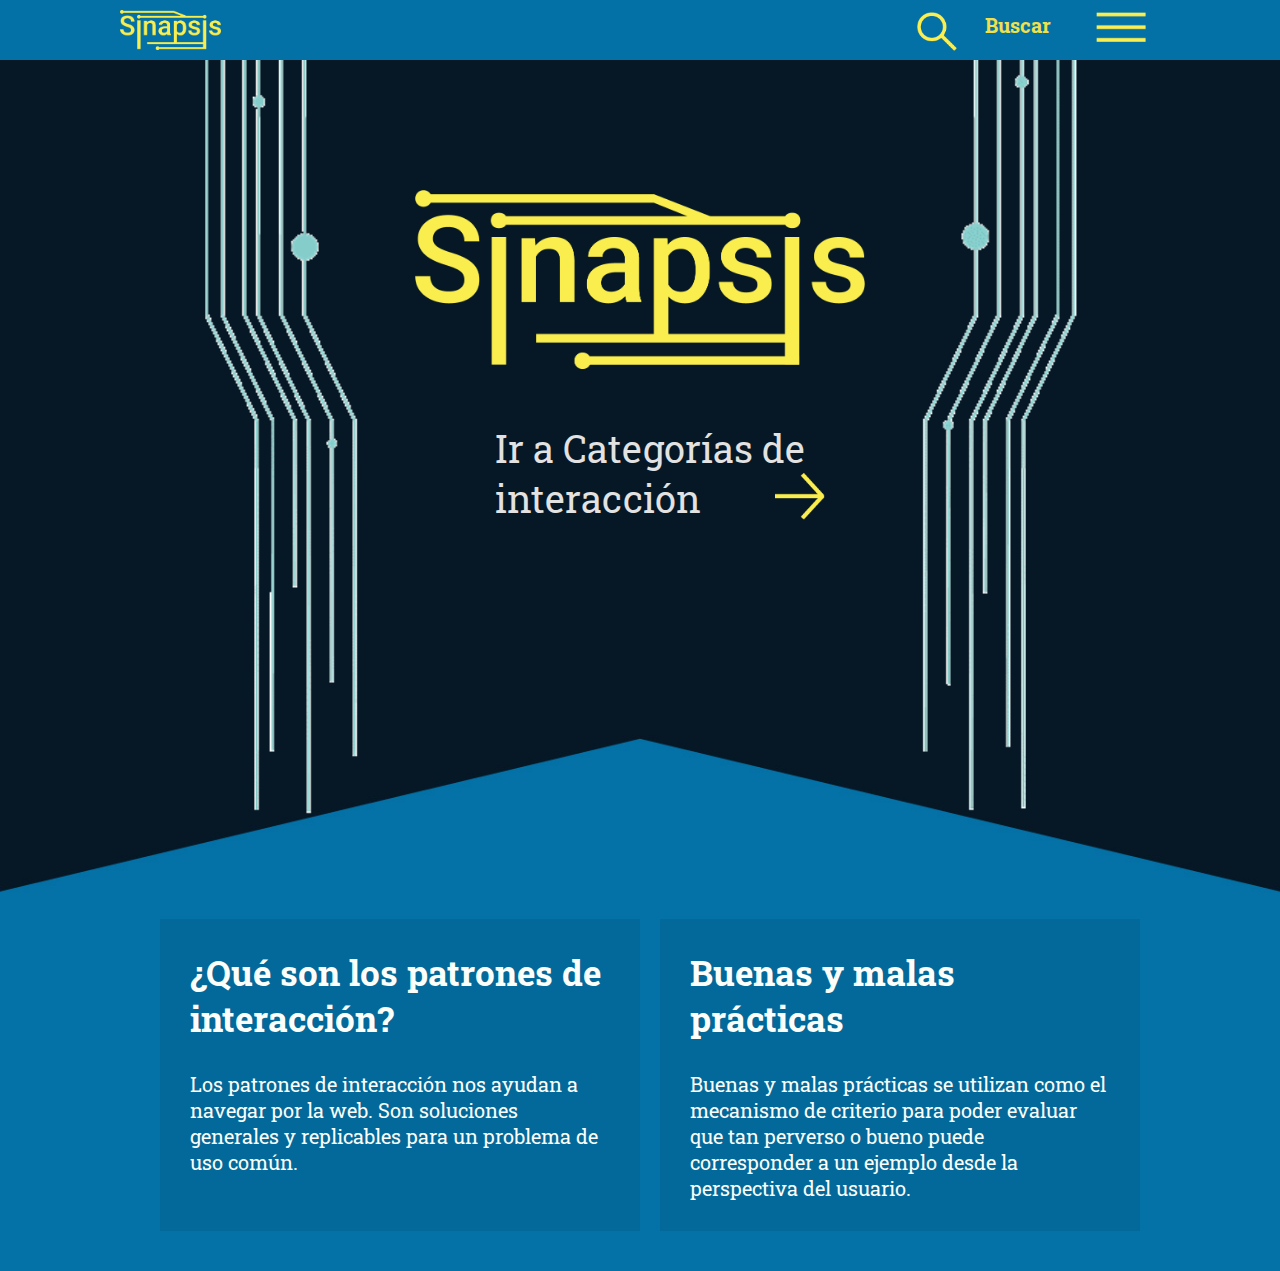
==== index.html @ 2af0f55c "info final" ====
<!DOCTYPE html>
<html lang="en" dir="ltr">
  <head>
    <meta charset="utf-8">
    <title> Sinapsis </title>
    <meta name="viewport" content="width=device-width,initial-scale=1.0">
    <link rel="stylesheet" type="text/css" href="css/style2.css">
    <link href="https://fonts.googleapis.com/css?family=Roboto+Slab&display=swap" rel="stylesheet">
  </head>
  <body>

<!-- barra menu -->
<nav>
  <a href="index.html"><img class="logo-inicio" src="logo-sinapsis.png"></a>
<ul class="menu">
<li class="menu-p"> <a href="#"> <img src="hamburguesa.png"> </a>
   <ul class="dropdown">
     <li> <a href="categorias.html"> <h4> Categorías </h4> </a> </li>
     <li> <a href="#"> <h5> Usuario </h5> </a> </li>
     <li> <a href="#"> <h5> Comunidad </h5></a> </li>
     <li> <a href="#"> <h5> Seguridad </h5> </a> </li>
     <li> <a href="#"> <h5> Conductores </h5> </a> </li>
     <li> <a href="#"> <h5> Compra </h5> </a> </li>
     <li> <a href="#"> <h4> Colaborar </h4> </a> </li>
     <li> <a href="#"> <h4> Propósito </h4> </a> </li>
   </ul>
</li>
<li class="menu-p"> <a href="#"> <h6> Buscar </h6> </a> </li>
<li class="menu-p"> <a href="#"> <img class="lupa" src="lupa-buscar.png"> </a></li>
</ul>
</nav>

    <img src="conexiones.gif" class="gif">
    <img src="conexiones2.gif" class="gif2">

     <div class="flex-container2">
<!-- titulo-sinapsis -->
       <div>
         <img class="logo" src="logo-sinapsis.png">
      </div>
      </div>

<!-- ir a categorias -->

      <div class="flex-container3">
        <div>
         <a href="categorias.html" class="btn"> Ir a Categorías de interacción
           <img src="flecha-ir.png" class="flecha"></a>
       </div>
       </div>

<!-- contenido -->

<div class="flex-container">

  <div class="item1">
    <h2>¿Qué son los patrones de interacción?</h2>
  <p>Los patrones de interacción nos ayudan a navegar por la web. Son
    soluciones generales y replicables para un problema de uso común.</p>
</div>

  <div class="item2">
     <h2>Buenas y malas prácticas</h2>
  <p> Buenas y malas prácticas se utilizan como el mecanismo de
    criterio para poder evaluar que tan perverso o bueno puede
    corresponder a un ejemplo desde la perspectiva del usuario.</p>
 </div>

  </div>

  </body>
</html>
---- css/style2.css ----
*{
  margin: 0px;
  padding: 0px;
  font-family: 'Roboto Slab', serif;
}

body{
  background-image: url(../fondo-inicio.jpg);
  background-repeat: no-repeat;
  background-position: center;
  background-size: cover;
}

/* barra de menu */

nav {
  width: 100%;
  height: 60px;
  background-color: #0471A6;
  position: fixed;
}

nav .logo-inicio {
  height: 40px;
  float: left;
  padding-left: 120px;
  padding-top: 10px;
}

nav .menu {
  float: right;
  padding-right: 120px;
}

nav .menu .menu-p {
  float: right;
  list-style: none;
  position: relative;
}

nav .menu .menu-p a {
  display: block;
  color: #F0E049;
  font-size: 20px;
  padding: 12px 14px;
  text-decoration: none;
}

nav .menu .menu-p a img {
  width: 50px;
}

nav .menu .menu-p a .lupa {
  width: 40px;
}

nav .menu .menu-p a h6 {
  font-size: 20px;
  padding-right: 17px;
}

nav .menu .menu-p .dropdown {
  display: none;
  position: absolute;
  background-color: #0471A6;
  padding: 0;
  list-style: none;
}

nav .menu .menu-p:hover .dropdown {
  display: block;
}

nav .menu .menu-p .dropdown li {
  width: 180px;
}


nav .menu .menu-p .dropdown li a h4 {
  font-size: 24px;
  color: #F6F1EE;

}
nav .menu .menu-p .dropdown li a h5 {
  font-size: 18px;
  color: #F6F1EE;
  padding-left: 15px;
  font-weight: lighter;
}

nav .menu .menu-p .dropdown li a:hover {
  background-color: #0083C3;
}


.gif{
  width: 230px;
  float: left;
  padding-left: 150px;
}

.gif2{
  width: 230px;
  float: right;
  padding-right: 150px;
}

/* titulo-Sinapsis */

.flex-container2 {
  display: flex;
  background-color: inherit;
  padding-top: 150px;
  justify-content: center;
}

.flex-container2 > div {
  background-color: inherit;
  margin: 10px;
  padding: 30px;
  color: #fbfef9;
}

.logo{
  width: 450px;
}

/* ir a categorias */

.flex-container3 {
  display: flex;
  background-color: inherit;
  justify-content: center;
}

.flex-container3 > div {
  background-color: inherit;
  margin: 10px;
  padding-left: 40px;
  color: #fbfef9;
  width: 330px;
  justify-content: center;
}

.btn{
  color: #E2E2E2;
  text-decoration: none;
  font-size: 3vw;
}

.flecha{
  width: 50px;
  float: right;
}

/* bloques de texto */

.flex-container {
  display: flex;
  background-color: inherit;
  padding-top: 70px;
  padding-left: 150px;
  padding-right: 150px;
  padding-bottom: 30px;
  min-width: 1000px;
  overflow: hidden;
}



.flex-container .item1 {
  float: left;
  background-color: #03699B;
  margin: 10px;
  padding: 30px;
  color: #fbfef9;
  width: 800px;
}

.flex-container .item2 {
  float: right;
  background-color: #03699B;
  margin: 10px;
  padding: 30px;
  color: #fbfef9;
  width: 800px;
}


h2{
  font-size: 35px;
  padding-bottom: 30px;
}

p{
  font-size: 20px;
}
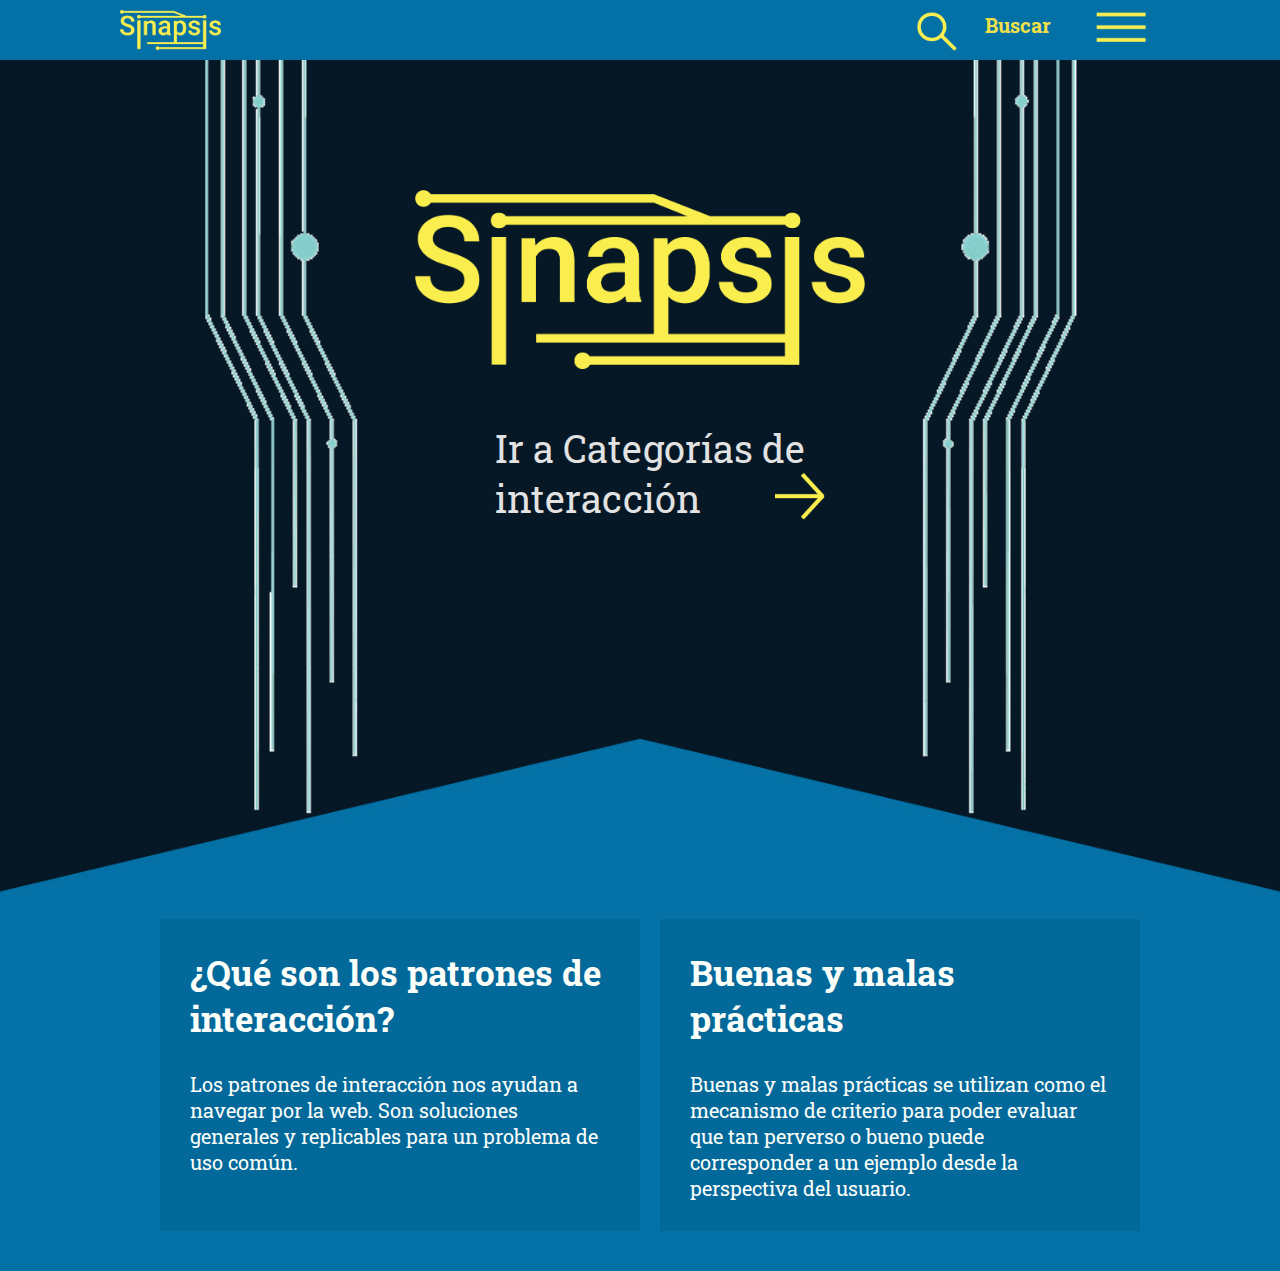
==== commit 9b99000f: "actualizacion" ====
--- a/index.html
+++ b/index.html
@@ -1,72 +1,72 @@
-<!DOCTYPE html>
-<html lang="en" dir="ltr">
-  <head>
-    <meta charset="utf-8">
-    <title> Sinapsis </title>
-    <meta name="viewport" content="width=device-width,initial-scale=1.0">
-    <link rel="stylesheet" type="text/css" href="css/style2.css">
-    <link href="https://fonts.googleapis.com/css?family=Roboto+Slab&display=swap" rel="stylesheet">
-  </head>
-  <body>
-
-<!-- barra menu -->
-<nav>
-  <a href="index.html"><img class="logo-inicio" src="logo-sinapsis.png"></a>
-<ul class="menu">
-<li class="menu-p"> <a href="#"> <img src="hamburguesa.png"> </a>
-   <ul class="dropdown">
-     <li> <a href="categorias.html"> <h4> Categorías </h4> </a> </li>
-     <li> <a href="#"> <h5> Usuario </h5> </a> </li>
-     <li> <a href="#"> <h5> Comunidad </h5></a> </li>
-     <li> <a href="#"> <h5> Seguridad </h5> </a> </li>
-     <li> <a href="#"> <h5> Conductores </h5> </a> </li>
-     <li> <a href="#"> <h5> Compra </h5> </a> </li>
-     <li> <a href="#"> <h4> Colaborar </h4> </a> </li>
-     <li> <a href="#"> <h4> Propósito </h4> </a> </li>
-   </ul>
-</li>
-<li class="menu-p"> <a href="#"> <h6> Buscar </h6> </a> </li>
-<li class="menu-p"> <a href="#"> <img class="lupa" src="lupa-buscar.png"> </a></li>
-</ul>
-</nav>
-
-    <img src="conexiones.gif" class="gif">
-    <img src="conexiones2.gif" class="gif2">
-
-     <div class="flex-container2">
-<!-- titulo-sinapsis -->
-       <div>
-         <img class="logo" src="logo-sinapsis.png">
-      </div>
-      </div>
-
-<!-- ir a categorias -->
-
-      <div class="flex-container3">
-        <div>
-         <a href="categorias.html" class="btn"> Ir a Categorías de interacción
-           <img src="flecha-ir.png" class="flecha"></a>
-       </div>
-       </div>
-
-<!-- contenido -->
-
-<div class="flex-container">
-
-  <div class="item1">
-    <h2>¿Qué son los patrones de interacción?</h2>
-  <p>Los patrones de interacción nos ayudan a navegar por la web. Son
-    soluciones generales y replicables para un problema de uso común.</p>
-</div>
-
-  <div class="item2">
-     <h2>Buenas y malas prácticas</h2>
-  <p> Buenas y malas prácticas se utilizan como el mecanismo de
-    criterio para poder evaluar que tan perverso o bueno puede
-    corresponder a un ejemplo desde la perspectiva del usuario.</p>
- </div>
-
-  </div>
-
-  </body>
-</html>
+<!DOCTYPE html>
+<html lang="en" dir="ltr">
+  <head>
+    <meta charset="utf-8">
+    <title> Sinapsis </title>
+    <meta name="viewport" content="width=device-width,initial-scale=1.0">
+    <link rel="stylesheet" type="text/css" href="css/style2.css">
+    <link href="https://fonts.googleapis.com/css?family=Roboto+Slab&display=swap" rel="stylesheet">
+  </head>
+  <body>
+
+<!-- barra menu -->
+<nav>
+  <a href="index.html"><img class="logo-inicio" src="logo-sinapsis.png"></a>
+<ul class="menu">
+<li class="menu-p"> <a href="#"> <img src="hamburguesa.png"> </a>
+   <ul class="dropdown">
+     <li> <a href="categorias.html"> <h4> Categorías </h4> </a> </li>
+     <li> <a href="#"> <h5> Usuario </h5> </a> </li>
+     <li> <a href="#"> <h5> Comunidad </h5></a> </li>
+     <li> <a href="#"> <h5> Seguridad </h5> </a> </li>
+     <li> <a href="#"> <h5> Conductores </h5> </a> </li>
+     <li> <a href="#"> <h5> Compra </h5> </a> </li>
+     <li> <a href="#"> <h4> Colaborar </h4> </a> </li>
+     <li> <a href="#"> <h4> Propósito </h4> </a> </li>
+   </ul>
+</li>
+<li class="menu-p"> <a href="#"> <h6> Buscar </h6> </a> </li>
+<li class="menu-p"> <a href="#"> <img class="lupa" src="lupa-buscar.png"> </a></li>
+</ul>
+</nav>
+
+    <img src="conexiones.gif" class="gif">
+    <img src="conexiones2.gif" class="gif2">
+
+     <div class="flex-container2">
+<!-- titulo-sinapsis -->
+       <div>
+         <img class="logo" src="logo-sinapsis.png">
+      </div>
+      </div>
+
+<!-- ir a categorias -->
+
+      <div class="flex-container3">
+        <div>
+         <a href="categorias.html" class="btn"> Ir a Categorías de interacción
+           <img src="flecha-ir.png" class="flecha"></a>
+       </div>
+       </div>
+
+<!-- contenido -->
+
+<div class="flex-container">
+
+  <div class="item1">
+    <h2>¿Qué son los patrones de interacción?</h2>
+  <p>Los patrones de interacción nos ayudan a navegar por la web. Son
+    soluciones generales y replicables para un problema de uso común.</p>
+</div>
+
+  <div class="item2">
+     <h2>Buenas y malas prácticas</h2>
+  <p> Buenas y malas prácticas se utilizan como el mecanismo de
+    criterio para poder evaluar que tan perverso o bueno puede
+    corresponder a un ejemplo desde la perspectiva del usuario.</p>
+ </div>
+
+  </div>
+
+  </body>
+</html>
--- a/css/style2.css
+++ b/css/style2.css
@@ -1,197 +1,197 @@
-*{
-  margin: 0px;
-  padding: 0px;
-  font-family: 'Roboto Slab', serif;
-}
-
-body{
-  background-image: url(../fondo-inicio.jpg);
-  background-repeat: no-repeat;
-  background-position: center;
-  background-size: cover;
-}
-
-/* barra de menu */
-
-nav {
-  width: 100%;
-  height: 60px;
-  background-color: #0471A6;
-  position: fixed;
-}
-
-nav .logo-inicio {
-  height: 40px;
-  float: left;
-  padding-left: 120px;
-  padding-top: 10px;
-}
-
-nav .menu {
-  float: right;
-  padding-right: 120px;
-}
-
-nav .menu .menu-p {
-  float: right;
-  list-style: none;
-  position: relative;
-}
-
-nav .menu .menu-p a {
-  display: block;
-  color: #F0E049;
-  font-size: 20px;
-  padding: 12px 14px;
-  text-decoration: none;
-}
-
-nav .menu .menu-p a img {
-  width: 50px;
-}
-
-nav .menu .menu-p a .lupa {
-  width: 40px;
-}
-
-nav .menu .menu-p a h6 {
-  font-size: 20px;
-  padding-right: 17px;
-}
-
-nav .menu .menu-p .dropdown {
-  display: none;
-  position: absolute;
-  background-color: #0471A6;
-  padding: 0;
-  list-style: none;
-}
-
-nav .menu .menu-p:hover .dropdown {
-  display: block;
-}
-
-nav .menu .menu-p .dropdown li {
-  width: 180px;
-}
-
-
-nav .menu .menu-p .dropdown li a h4 {
-  font-size: 24px;
-  color: #F6F1EE;
-
-}
-nav .menu .menu-p .dropdown li a h5 {
-  font-size: 18px;
-  color: #F6F1EE;
-  padding-left: 15px;
-  font-weight: lighter;
-}
-
-nav .menu .menu-p .dropdown li a:hover {
-  background-color: #0083C3;
-}
-
-
-.gif{
-  width: 230px;
-  float: left;
-  padding-left: 150px;
-}
-
-.gif2{
-  width: 230px;
-  float: right;
-  padding-right: 150px;
-}
-
-/* titulo-Sinapsis */
-
-.flex-container2 {
-  display: flex;
-  background-color: inherit;
-  padding-top: 150px;
-  justify-content: center;
-}
-
-.flex-container2 > div {
-  background-color: inherit;
-  margin: 10px;
-  padding: 30px;
-  color: #fbfef9;
-}
-
-.logo{
-  width: 450px;
-}
-
-/* ir a categorias */
-
-.flex-container3 {
-  display: flex;
-  background-color: inherit;
-  justify-content: center;
-}
-
-.flex-container3 > div {
-  background-color: inherit;
-  margin: 10px;
-  padding-left: 40px;
-  color: #fbfef9;
-  width: 330px;
-  justify-content: center;
-}
-
-.btn{
-  color: #E2E2E2;
-  text-decoration: none;
-  font-size: 3vw;
-}
-
-.flecha{
-  width: 50px;
-  float: right;
-}
-
-/* bloques de texto */
-
-.flex-container {
-  display: flex;
-  background-color: inherit;
-  padding-top: 70px;
-  padding-left: 150px;
-  padding-right: 150px;
-  padding-bottom: 30px;
-  min-width: 1000px;
-  overflow: hidden;
-}
-
-
-
-.flex-container .item1 {
-  float: left;
-  background-color: #03699B;
-  margin: 10px;
-  padding: 30px;
-  color: #fbfef9;
-  width: 800px;
-}
-
-.flex-container .item2 {
-  float: right;
-  background-color: #03699B;
-  margin: 10px;
-  padding: 30px;
-  color: #fbfef9;
-  width: 800px;
-}
-
-
-h2{
-  font-size: 35px;
-  padding-bottom: 30px;
-}
-
-p{
-  font-size: 20px;
-}
+*{
+  margin: 0px;
+  padding: 0px;
+  font-family: 'Roboto Slab', serif;
+}
+
+body{
+  background-image: url(../fondo-inicio.jpg);
+  background-repeat: no-repeat;
+  background-position: center;
+  background-size: cover;
+}
+
+/* barra de menu */
+
+nav {
+  width: 100%;
+  height: 60px;
+  background-color: #0471A6;
+  position: fixed;
+}
+
+nav .logo-inicio {
+  height: 40px;
+  float: left;
+  padding-left: 120px;
+  padding-top: 10px;
+}
+
+nav .menu {
+  float: right;
+  padding-right: 120px;
+}
+
+nav .menu .menu-p {
+  float: right;
+  list-style: none;
+  position: relative;
+}
+
+nav .menu .menu-p a {
+  display: block;
+  color: #F0E049;
+  font-size: 20px;
+  padding: 12px 14px;
+  text-decoration: none;
+}
+
+nav .menu .menu-p a img {
+  width: 50px;
+}
+
+nav .menu .menu-p a .lupa {
+  width: 40px;
+}
+
+nav .menu .menu-p a h6 {
+  font-size: 20px;
+  padding-right: 17px;
+}
+
+nav .menu .menu-p .dropdown {
+  display: none;
+  position: absolute;
+  background-color: #0471A6;
+  padding: 0;
+  list-style: none;
+}
+
+nav .menu .menu-p:hover .dropdown {
+  display: block;
+}
+
+nav .menu .menu-p .dropdown li {
+  width: 180px;
+}
+
+
+nav .menu .menu-p .dropdown li a h4 {
+  font-size: 24px;
+  color: #F6F1EE;
+
+}
+nav .menu .menu-p .dropdown li a h5 {
+  font-size: 18px;
+  color: #F6F1EE;
+  padding-left: 15px;
+  font-weight: lighter;
+}
+
+nav .menu .menu-p .dropdown li a:hover {
+  background-color: #0083C3;
+}
+
+
+.gif{
+  width: 230px;
+  float: left;
+  padding-left: 150px;
+}
+
+.gif2{
+  width: 230px;
+  float: right;
+  padding-right: 150px;
+}
+
+/* titulo-Sinapsis */
+
+.flex-container2 {
+  display: flex;
+  background-color: inherit;
+  padding-top: 150px;
+  justify-content: center;
+}
+
+.flex-container2 > div {
+  background-color: inherit;
+  margin: 10px;
+  padding: 30px;
+  color: #fbfef9;
+}
+
+.logo{
+  width: 450px;
+}
+
+/* ir a categorias */
+
+.flex-container3 {
+  display: flex;
+  background-color: inherit;
+  justify-content: center;
+}
+
+.flex-container3 > div {
+  background-color: inherit;
+  margin: 10px;
+  padding-left: 40px;
+  color: #fbfef9;
+  width: 330px;
+  justify-content: center;
+}
+
+.btn{
+  color: #E2E2E2;
+  text-decoration: none;
+  font-size: 3vw;
+}
+
+.flecha{
+  width: 50px;
+  float: right;
+}
+
+/* bloques de texto */
+
+.flex-container {
+  display: flex;
+  background-color: inherit;
+  padding-top: 70px;
+  padding-left: 150px;
+  padding-right: 150px;
+  padding-bottom: 30px;
+  min-width: 1000px;
+  overflow: hidden;
+}
+
+
+
+.flex-container .item1 {
+  float: left;
+  background-color: #03699B;
+  margin: 10px;
+  padding: 30px;
+  color: #fbfef9;
+  width: 800px;
+}
+
+.flex-container .item2 {
+  float: right;
+  background-color: #03699B;
+  margin: 10px;
+  padding: 30px;
+  color: #fbfef9;
+  width: 800px;
+}
+
+
+h2{
+  font-size: 35px;
+  padding-bottom: 30px;
+}
+
+p{
+  font-size: 20px;
+}
